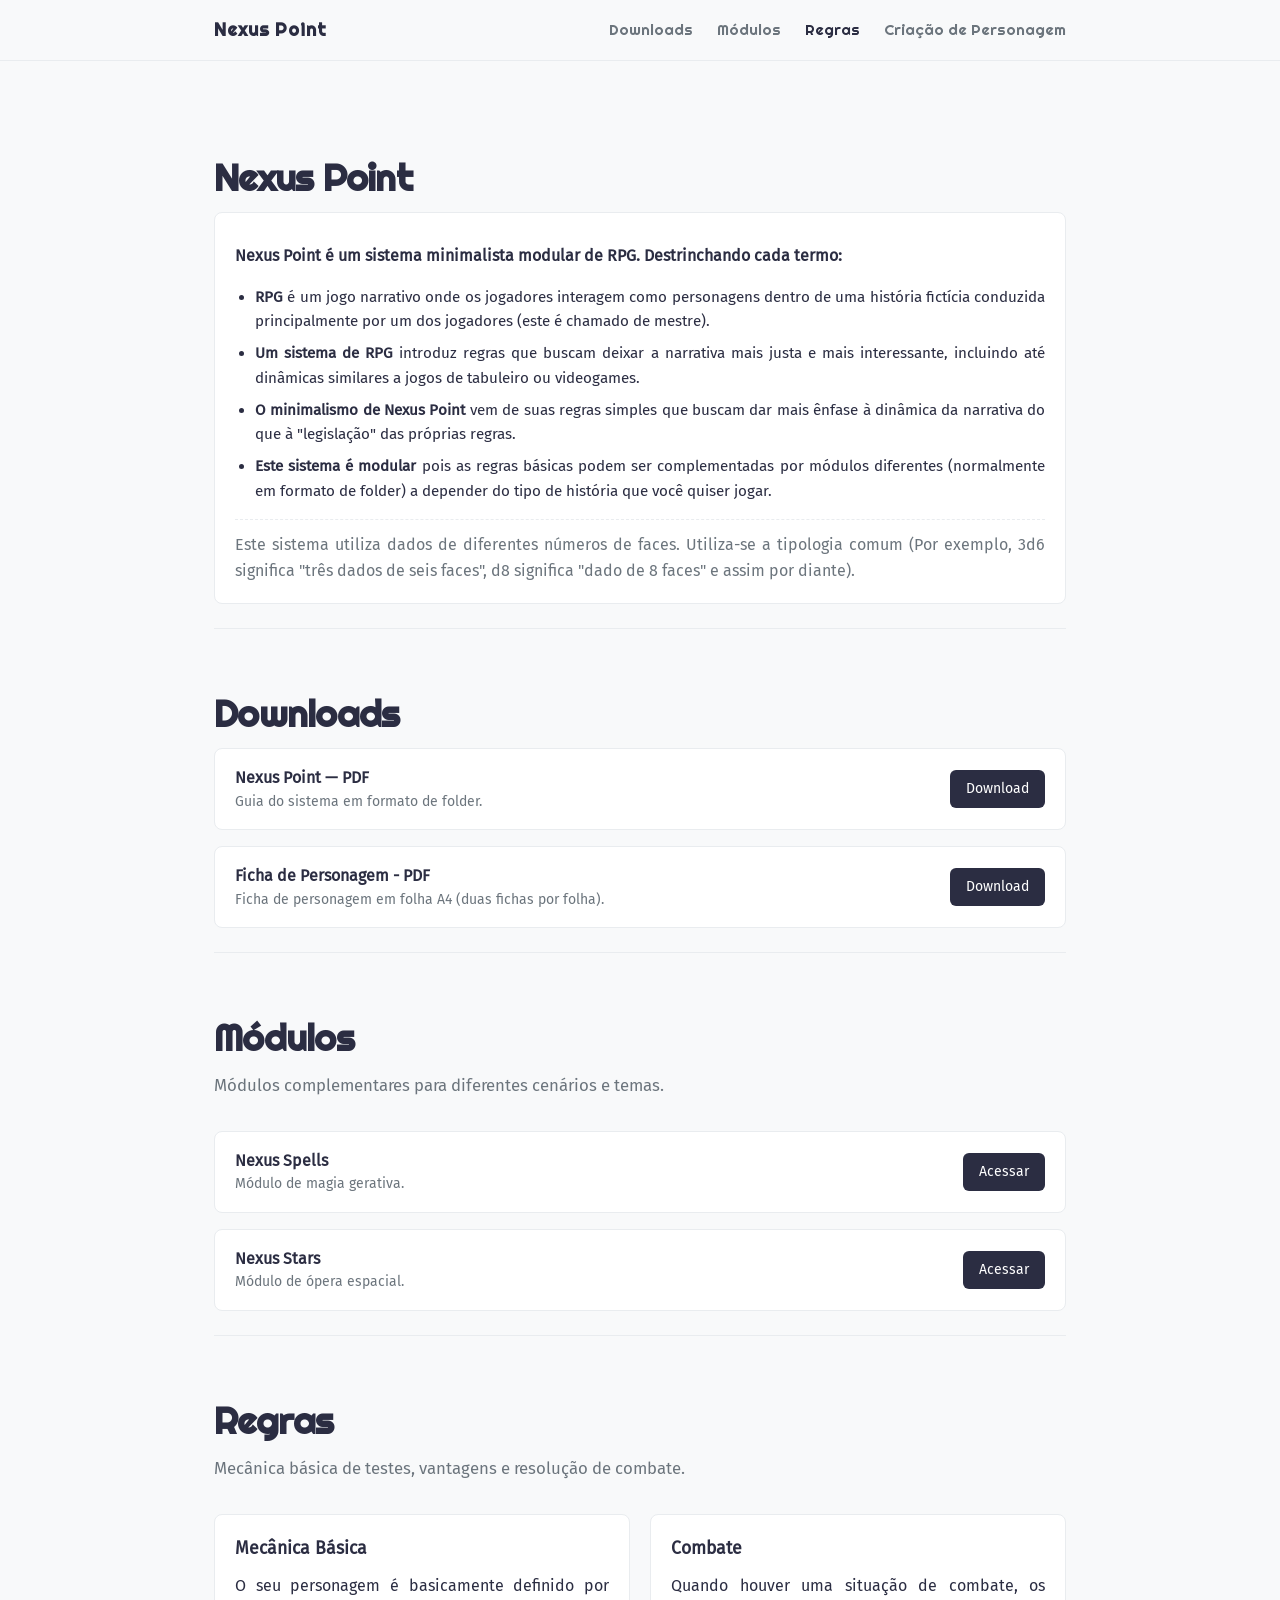
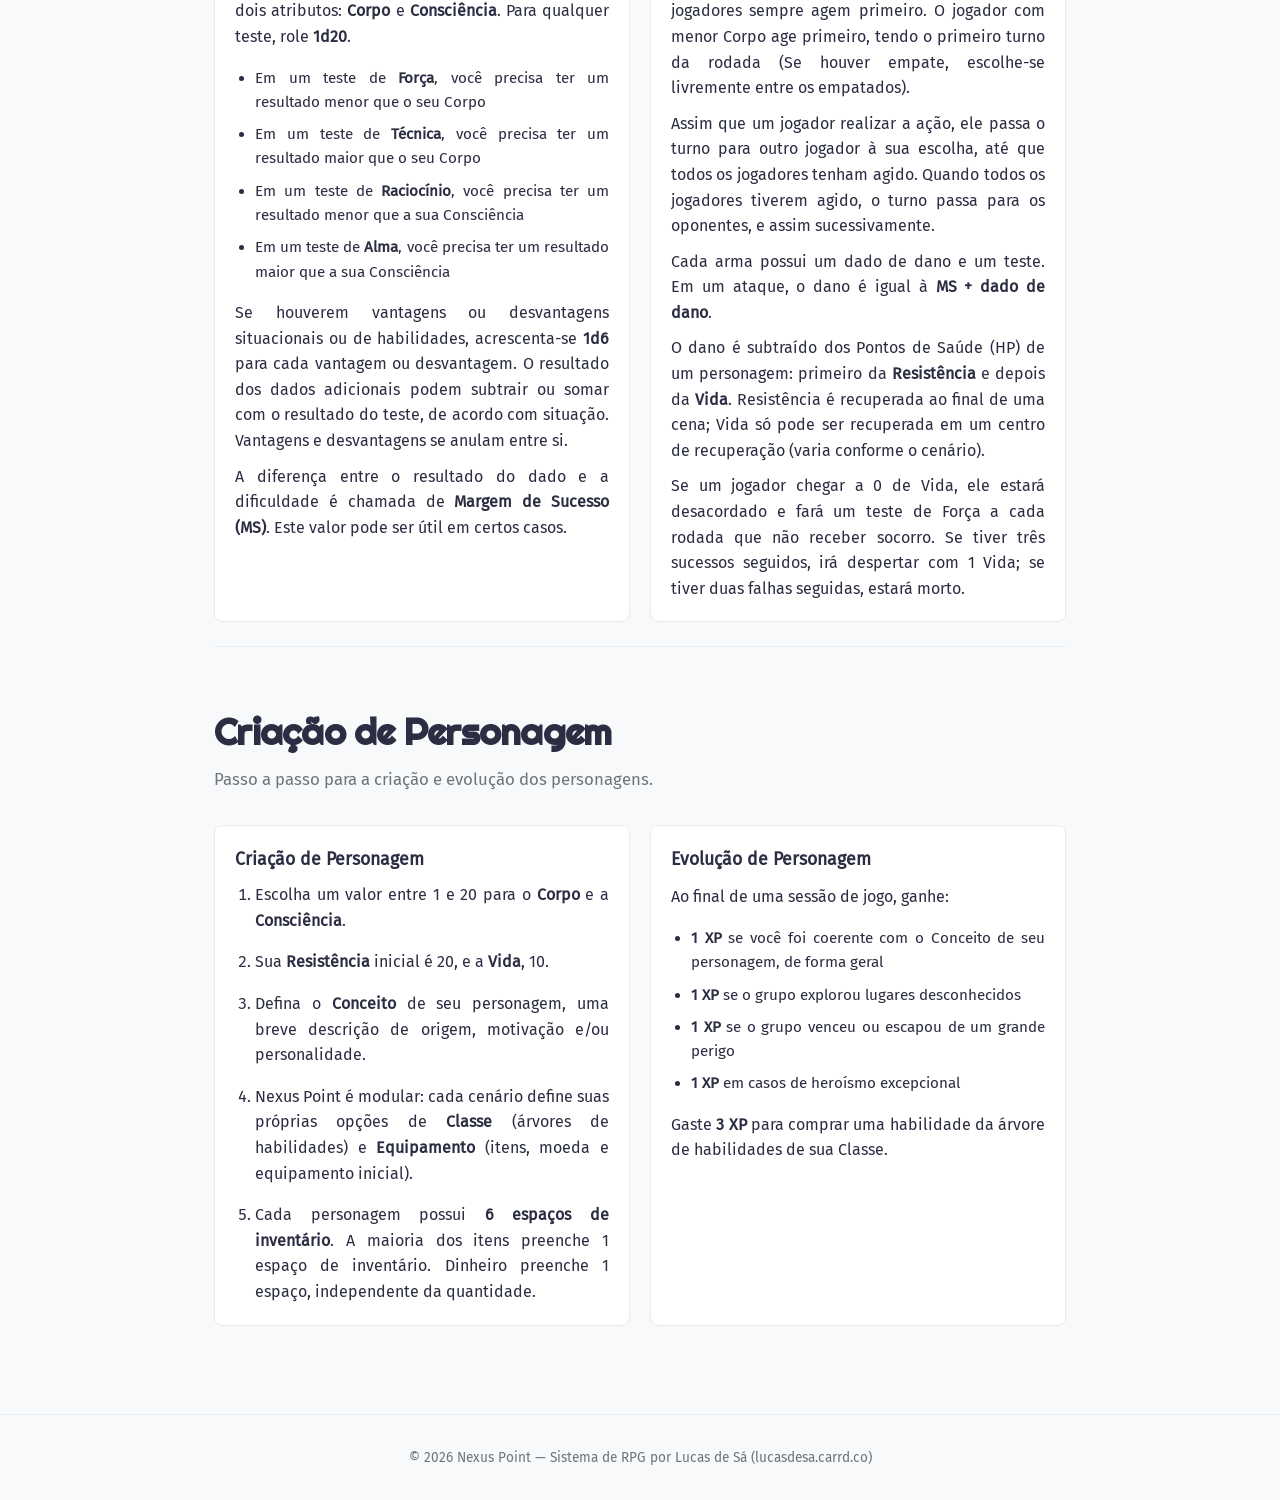
==== nexus/index.html @ da97ee0b "Adicionar sistema Nexus Point" ====
<!DOCTYPE html>
<html lang="pt-BR">
<head>
  <meta charset="UTF-8" />
  <meta name="viewport" content="width=device-width, initial-scale=1.0" />
  <title>Nexus Point RPG</title>
  <link rel="stylesheet" href="style.css" />
</head>
<body>

  <header class="header">
    <div class="header-container">
      <div class="logo">Nexus Point</div>
      <nav class="nav">
        <a href="#downloads" class="nav-link">Downloads</a>
        <a href="#modules" class="nav-link">Módulos</a>
        <a href="#rules" class="nav-link active">Regras</a>
        <a href="#character-creation" class="nav-link">Criação de Personagem</a>
      </nav>
    </div>
  </header>

  <main class="main-content">
    
    <!-- Hero / Intro -->
    <section class="section hero-section">
      <h2>Nexus Point</h2>
      
      <div class="card-grid intro-grid">
        <article class="card">
          <p><strong>Nexus Point é um sistema minimalista modular de RPG. Destrinchando cada termo:</strong></p>
          <ul class="bullet-list">
            <li><strong>RPG</strong> é um jogo narrativo onde os jogadores interagem como personagens dentro de uma história fictícia conduzida principalmente por um dos jogadores (este é chamado de mestre).</li>
            <li><strong>Um sistema de RPG</strong> introduz regras que buscam deixar a narrativa mais justa e mais interessante, incluindo até dinâmicas similares a jogos de tabuleiro ou videogames.</li>
            <li><strong>O minimalismo de Nexus Point</strong> vem de suas regras simples que buscam dar mais ênfase à dinâmica da narrativa do que à "legislação" das próprias regras.</li>
            <li><strong>Este sistema é modular</strong> pois as regras básicas podem ser complementadas por módulos diferentes (normalmente em formato de folder) a depender do tipo de história que você quiser jogar.</li>
          </ul>
          <p class="note-text">Este sistema utiliza dados de diferentes números de faces. Utiliza-se a tipologia comum (Por exemplo, 3d6 significa "três dados de seis faces", d8 significa "dado de 8 faces" e assim por diante).</p>
        </article>
      </div>
    </section>

    <!-- Downloads -->
    <section id="downloads" class="section">
      <h2>Downloads</h2>

      <div class="download-list">
        <div class="download-item">
          <div>
            <strong>Nexus Point — PDF</strong>
            <p>Guia do sistema em formato de folder.</p>
          </div>
          <a href="#" class="btn">Download</a>
        </div>

        <div class="download-item">
          <div>
            <strong>Ficha de Personagem - PDF</strong>
            <p>Ficha de personagem em folha A4 (duas fichas por folha).</p>
          </div>
          <a href="https://lucasdesa.carrd.co" target="_blank" class="btn">Download</a>
        </div>
      </div>
    </section>

        <!-- Módulos -->
    <section id="modules" class="section">
      <h2>Módulos</h2>
      <p class="lead">Módulos complementares para diferentes cenários e temas.</p>

      <div class="download-list">
        <div class="download-item">
          <div>
            <strong>Nexus Spells</strong>
            <p>Módulo de magia gerativa.</p>
          </div>
          <a href="#" class="btn">Acessar</a>
        </div>

        <div class="download-item">
          <div>
            <strong>Nexus Stars</strong>
            <p>Módulo de ópera espacial.</p>
          </div>
          <a href="https://lucasdesa.carrd.co" target="_blank" class="btn">Acessar</a>
        </div>
      </div>
    </section>
    </section>

    <!-- Regras (Mecânica Básica e Combate) -->
    <section id="rules" class="section">
      <h2>Regras</h2>
      <p class="lead">Mecânica básica de testes, vantagens e resolução de combate.</p>

      <div class="card-grid">
        <article class="card">
          <h3>Mecânica Básica</h3>
          <p>O seu personagem é basicamente definido por dois atributos: <strong>Corpo</strong> e <strong>Consciência</strong>. Para qualquer teste, role <strong>1d20</strong>.</p>
          <ul class="bullet-list">
            <li>Em um teste de <strong>Força</strong>, você precisa ter um resultado menor que o seu Corpo</li>
            <li>Em um teste de <strong>Técnica</strong>, você precisa ter um resultado maior que o seu Corpo</li>
            <li>Em um teste de <strong>Raciocínio</strong>, você precisa ter um resultado menor que a sua Consciência</li>
            <li>Em um teste de <strong>Alma</strong>, você precisa ter um resultado maior que a sua Consciência</li>
          </ul>
          <p>Se houverem vantagens ou desvantagens situacionais ou de habilidades, acrescenta-se <strong>1d6</strong> para cada vantagem ou desvantagem. O resultado dos dados adicionais podem subtrair ou somar com o resultado do teste, de acordo com situação. Vantagens e desvantagens se anulam entre si.</p>
          <p>A diferença entre o resultado do dado e a dificuldade é chamada de <strong>Margem de Sucesso (MS)</strong>. Este valor pode ser útil em certos casos.</p>
        </article>

        <article class="card">
          <h3>Combate</h3>
          <p>Quando houver uma situação de combate, os jogadores sempre agem primeiro. O jogador com menor Corpo age primeiro, tendo o primeiro turno da rodada (Se houver empate, escolhe-se livremente entre os empatados).<br> </p>
          <p>Assim que um jogador realizar a ação, ele passa o turno para outro jogador à sua escolha, até que todos os jogadores tenham agido. Quando todos os jogadores tiverem agido, o turno passa para os oponentes, e assim sucessivamente.</p>
          <p>Cada arma possui um dado de dano e um teste. Em um ataque, o dano é igual à <strong>MS + dado de dano</strong>.</p>
          <p>O dano é subtraído dos Pontos de Saúde (HP) de um personagem: primeiro da <strong>Resistência</strong> e depois da <strong>Vida</strong>. Resistência é recuperada ao final de uma cena; Vida só pode ser recuperada em um centro de recuperação (varia conforme o cenário).</p>
          <p>Se um jogador chegar a 0 de Vida, ele estará desacordado e fará um teste de Força a cada rodada que não receber socorro. Se tiver três sucessos seguidos, irá despertar com 1 Vida; se tiver duas falhas seguidas, estará morto.</p>
        </article>
      </div>
    </section>

    <!-- Criação de Personagem -->
    <section id="character-creation" class="section">
      <h2>Criação de Personagem</h2>
      <p class="lead">Passo a passo para a criação e evolução dos personagens.</p>

      <div class="card-grid">
        <article class="card">
          <h3>Criação de Personagem</h3>
          <ol class="step-list">
            <li>Escolha um valor entre 1 e 20 para o <strong>Corpo</strong> e a <strong>Consciência</strong>.</li>
            <li>Sua <strong>Resistência</strong> inicial é 20, e a <strong>Vida</strong>, 10.</li>
            <li>Defina o <strong>Conceito</strong> de seu personagem, uma breve descrição de origem, motivação e/ou personalidade.</li>
            <li>Nexus Point é modular: cada cenário define suas próprias opções de <strong>Classe</strong> (árvores de habilidades) e <strong>Equipamento</strong> (itens, moeda e equipamento inicial).</li>
            <li>Cada personagem possui <strong>6 espaços de inventário</strong>. A maioria dos itens preenche 1 espaço de inventário. Dinheiro preenche 1 espaço, independente da quantidade.</li>
          </ol>
        </article>

        <article class="card">
          <h3>Evolução de Personagem</h3>
          <p>Ao final de uma sessão de jogo, ganhe:</p>
          <ul class="bullet-list">
            <li><strong>1 XP</strong> se você foi coerente com o Conceito de seu personagem, de forma geral</li>
            <li><strong>1 XP</strong> se o grupo explorou lugares desconhecidos</li>
            <li><strong>1 XP</strong> se o grupo venceu ou escapou de um grande perigo</li>
            <li><strong>1 XP</strong> em casos de heroísmo excepcional</li>
          </ul>
          <p>Gaste <strong>3 XP</strong> para comprar uma habilidade da árvore de habilidades de sua Classe.</p>
        </article>
      </div>
    </section>

  </main>

  <footer class="footer">
    <p>&copy; 2026 Nexus Point — Sistema de RPG por Lucas de Sá (lucasdesa.carrd.co)</p>
  </footer>

</body>
</html>
---- nexus/style.css ----
/* --- Root Variables & Theme Colors --- */

@font-face {
            font-family: 'Righteous';
            src: url('./fonts/Righteous-Regular.ttf') format('truetype');
            font-weight: normal;
            font-style: normal;
        }

@font-face {
            font-family: 'FiraSans';
            src: url('./fonts/FiraSans-Regular.ttf') format('truetype');
            font-weight: normal;
            font-style: normal;
        }

:root {
  /* Soft Off-white background instead of pure #FFFFFF to reduce glare */
  --bg-color: #f8f9fa;
  --surface-color: #ffffff;
  --surface-secondary: #f0f2f5;

  /* Typography & Accents */
  --text-main: #2b2d42;
  --text-muted: #6c757d;
  --border-color: #e9ecef;
  --accent-color: #3b82f6;
  --accent-hover: #2563eb;

  /* Typography */
  --font-heading: Righteous, sans-serif;
  --font-main: FiraSans, sans-serif;
  --max-width: 900px;
}

/* --- Base Reset --- */
* {
  box-sizing: border-box;
  margin: 0;
  padding: 0;
}

html {
  scroll-behavior: smooth;
}

body {
  background-color: var(--bg-color);
  color: var(--text-main);
  font-family: var(--font-main);
  line-height: 1.6;
  -webkit-font-smoothing: antialiased;
  text-align: justify;
}

/* --- Layout Container --- */
.main-content {
  max-width: var(--max-width);
  margin: 0 auto;
  padding: 2rem 1.5rem 4rem;
}

/* --- Header & Navigation Bar --- */
.header {
  position: sticky;
  top: 0;
  background-color: rgba(248, 249, 250, 0.95);
  backdrop-filter: blur(8px);
  border-bottom: 1px solid var(--border-color);
  z-index: 100;
  font-family: var(--font-heading);
}

.header-container {
  max-width: var(--max-width);
  margin: 0 auto;
  padding: 1rem 1.5rem;
  display: flex;
  justify-content: space-between;
  align-items: center;
  flex-wrap: wrap;
  gap: 1rem;
}

.logo {
  font-weight: 700;
  font-size: 1.1rem;
  letter-spacing: 0.05em;
  color: var(--text-main);
}

.nav {
  display: flex;
  gap: 1.5rem;
}

.nav-link {
  text-decoration: none;
  color: var(--text-muted);
  font-size: 0.95rem;
  font-weight: 500;
  transition: color 0.2s ease;
}

.nav-link:hover,
.nav-link.active {
  color: var(--text-main);
}

/* --- Sections --- */
.section {
  padding: 3.5rem 0 1.5rem;
  border-bottom: 1px solid var(--border-color);
}

.section:last-of-type {
  border-bottom: none;
}

h2 {
  font-size: 2.3rem;
  font-weight: 600;
  margin-bottom: 0.25rem;
  letter-spacing: -0.02em;
  font-family: var(--font-heading);
}

.lead {
  color: var(--text-muted);
  font-size: 1.05rem;
  margin-bottom: 2rem;
}

/* --- Cards & Grid --- */
.card-grid {
  display: grid;
  grid-template-columns: repeat(auto-fit, minmax(250px, 1fr));
  gap: 1.25rem;
}

.card {
  background-color: var(--surface-color);
  border: 1px solid var(--border-color);
  border-radius: 8px;
  padding: 1.25rem;
  transition: transform 0.15s ease, border-color 0.15s ease;
}

.card:hover {
  border-color: #cbd5e1;
  transform: translateY(-1px);
}

.card h3 {
  font-size: 1.1rem;
  font-weight: 600;
  margin-bottom: 0.5rem;
}

.card p {
  font-size: 1rem;
  margin-top: 10px;
}

/* --- Character Creation Steps --- */
.step-list {
  padding-left: 1.25rem;
  display: flex;
  flex-direction: column;
  gap: 1rem;
}

.step-list li {
  font-size: 1rem;
}

/* --- Downloads Section --- */
.download-list {
  display: flex;
  flex-direction: column;
  gap: 1rem;
}

.download-item {
  background-color: var(--surface-color);
  border: 1px solid var(--border-color);
  border-radius: 8px;
  padding: 1rem 1.25rem;
  display: flex;
  justify-content: space-between;
  align-items: center;
  gap: 1rem;
}

.download-item p {
  font-size: 0.875rem;
  color: var(--text-muted);
}

.btn {
  display: inline-block;
  background-color: var(--text-main);
  color: #ffffff;
  text-decoration: none;
  padding: 0.5rem 1rem;
  border-radius: 6px;
  font-size: 0.875rem;
  font-weight: 500;
  transition: background-color 0.2s ease;
  white-space: nowrap;
}

.btn:hover {
  background-color: #4a5568;
}

/* --- Footer --- */
.footer {
  text-align: center;
  padding: 2rem 1.5rem;
  font-size: 0.85rem;
  color: var(--text-muted);
  border-top: 1px solid var(--border-color);
}

/* --- Responsive Navigation --- */
@media (max-width: 600px) {
  .header-container {
    flex-direction: column;
    align-items: flex-start;
  }

  .nav {
    width: 100%;
    justify-content: space-between;
    overflow-x: auto;
    padding-bottom: 0.25rem;
  }
}

.subtitle {
  color: var(--text-muted);
  font-size: 1.1rem;
  margin-top: -0.25rem;
  margin-bottom: 1.5rem;
  font-weight: 500;
}

.bullet-list {
  padding-left: 1.25rem;
  margin: 1rem 0;
  display: flex;
  flex-direction: column;
  gap: 0.5rem;
}

.bullet-list li {
  font-size: 0.95rem;
}

.bullet-list li strong {
  color: var(--text-main);
}

.note-text {
  font-size: 0.9rem;
  color: var(--text-muted);
  margin-top: 1rem;
  border-top: 1px dashed var(--border-color);
  padding-top: 0.75rem;
}
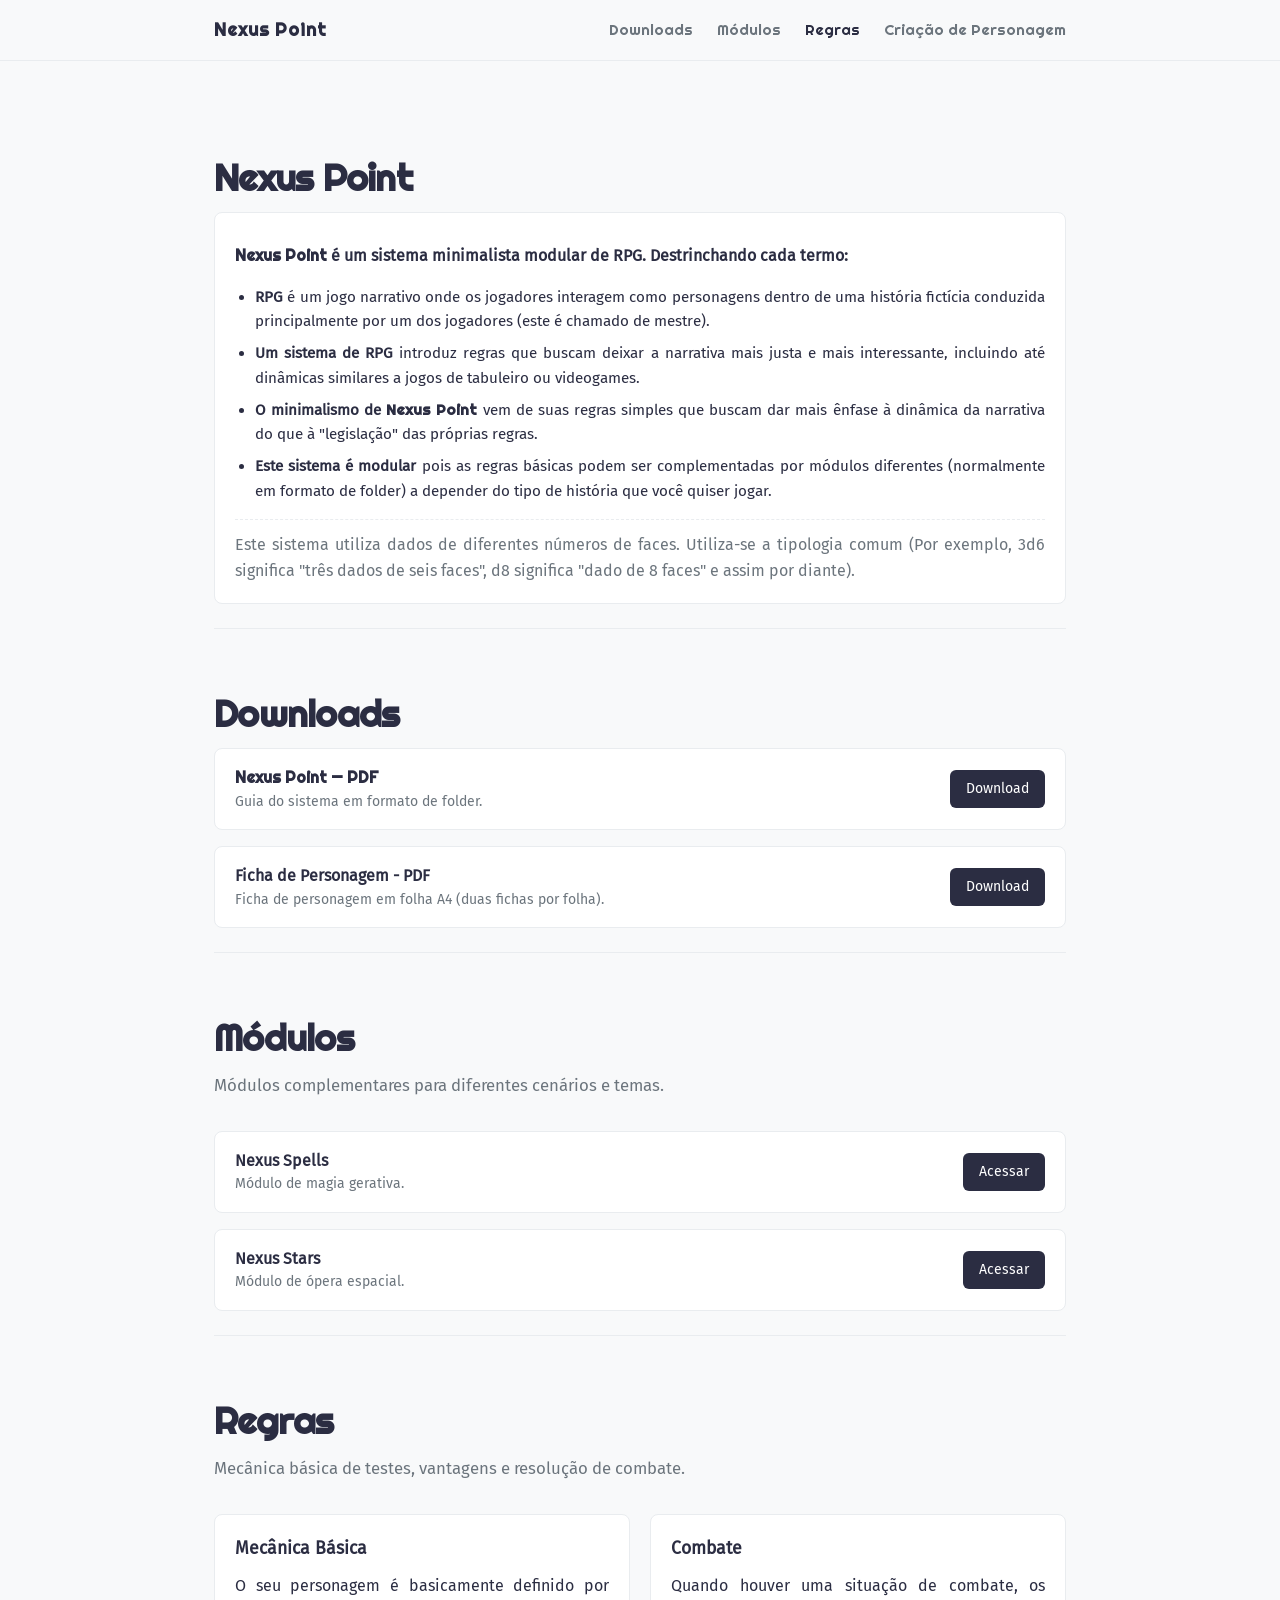
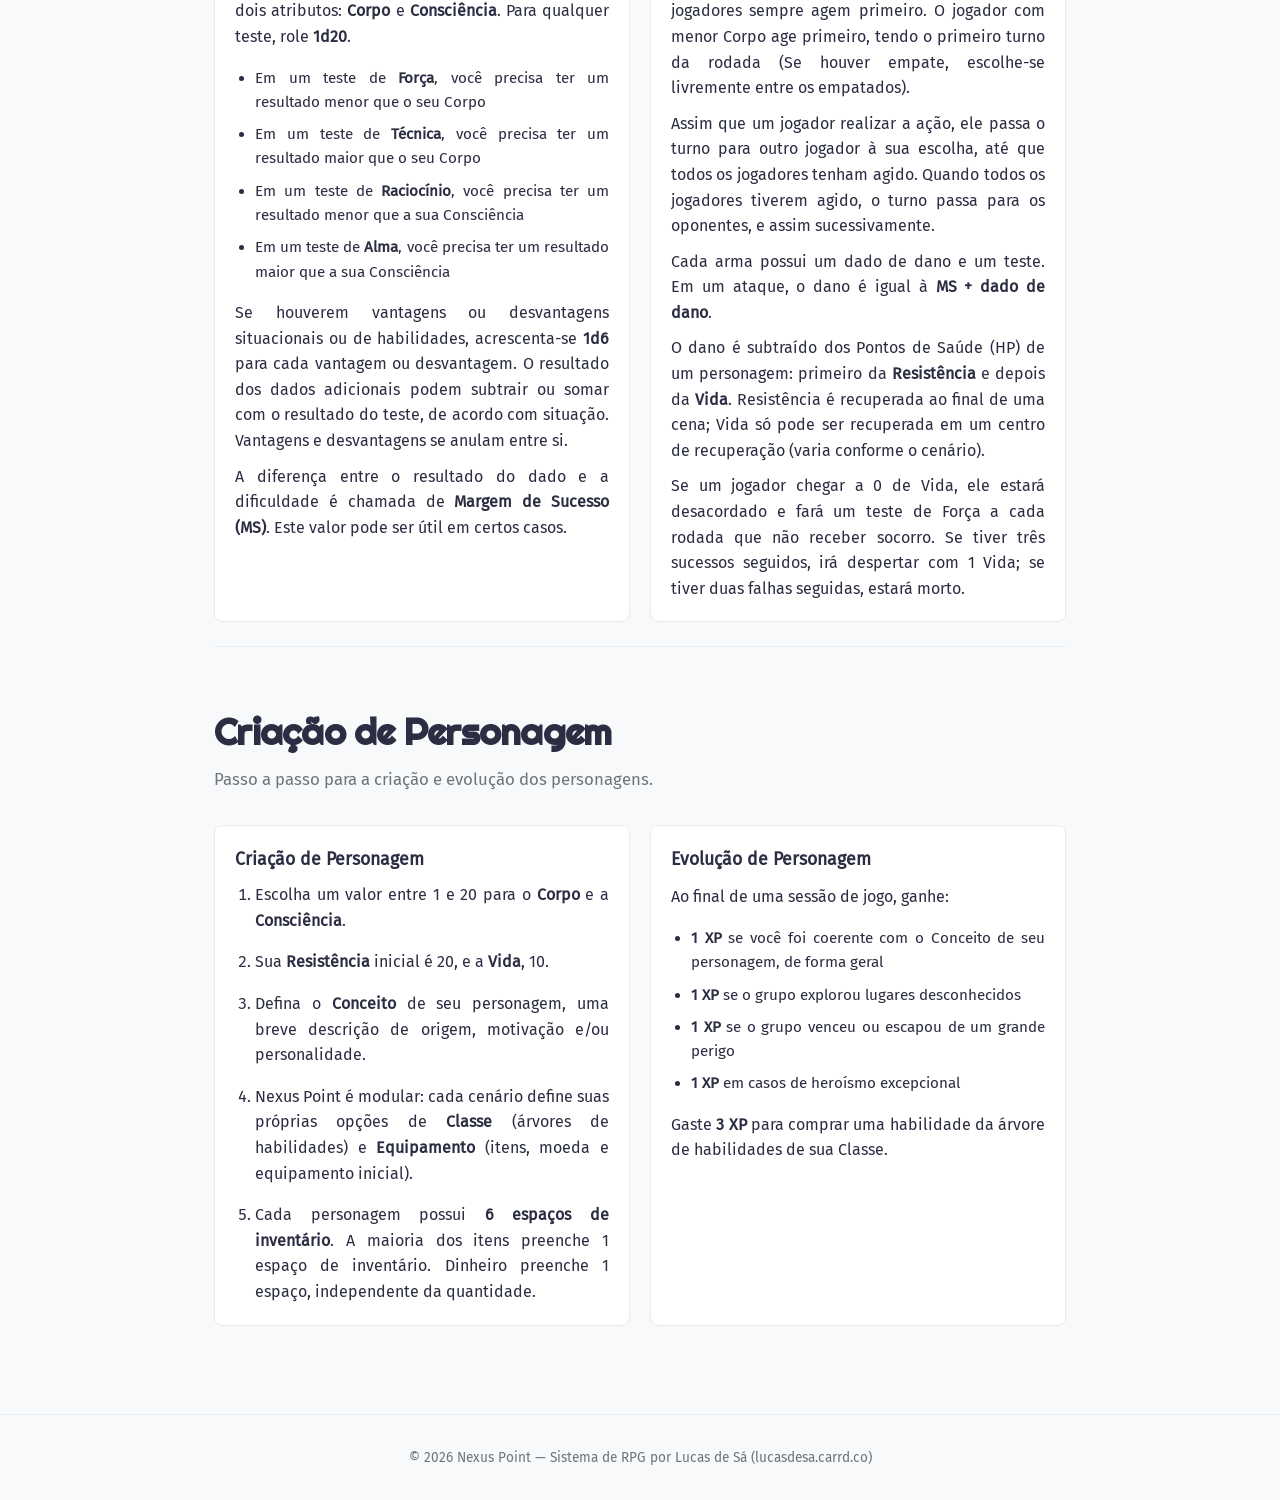
==== commit 089041c2: "Minor changes" ====
--- a/nexus/index.html
+++ b/nexus/index.html
@@ -28,11 +28,11 @@
       
       <div class="card-grid intro-grid">
         <article class="card">
-          <p><strong>Nexus Point é um sistema minimalista modular de RPG. Destrinchando cada termo:</strong></p>
+          <p><strong> <a style="font-family: Righteous;">Nexus Point</a> é um sistema minimalista modular de RPG. Destrinchando cada termo:</strong></p>
           <ul class="bullet-list">
             <li><strong>RPG</strong> é um jogo narrativo onde os jogadores interagem como personagens dentro de uma história fictícia conduzida principalmente por um dos jogadores (este é chamado de mestre).</li>
             <li><strong>Um sistema de RPG</strong> introduz regras que buscam deixar a narrativa mais justa e mais interessante, incluindo até dinâmicas similares a jogos de tabuleiro ou videogames.</li>
-            <li><strong>O minimalismo de Nexus Point</strong> vem de suas regras simples que buscam dar mais ênfase à dinâmica da narrativa do que à "legislação" das próprias regras.</li>
+            <li><strong>O minimalismo de <a style="font-family: Righteous;">Nexus Point</a></strong> vem de suas regras simples que buscam dar mais ênfase à dinâmica da narrativa do que à "legislação" das próprias regras.</li>
             <li><strong>Este sistema é modular</strong> pois as regras básicas podem ser complementadas por módulos diferentes (normalmente em formato de folder) a depender do tipo de história que você quiser jogar.</li>
           </ul>
           <p class="note-text">Este sistema utiliza dados de diferentes números de faces. Utiliza-se a tipologia comum (Por exemplo, 3d6 significa "três dados de seis faces", d8 significa "dado de 8 faces" e assim por diante).</p>
@@ -47,10 +47,10 @@
       <div class="download-list">
         <div class="download-item">
           <div>
-            <strong>Nexus Point — PDF</strong>
+            <strong style="font-family: Righteous;">Nexus Point — PDF</strong>
             <p>Guia do sistema em formato de folder.</p>
           </div>
-          <a href="#" class="btn">Download</a>
+          <a href="./Nexus-System-0.2.pdf" target="_blank" class="btn">Download</a>
         </div>
 
         <div class="download-item">
@@ -74,7 +74,7 @@
             <strong>Nexus Spells</strong>
             <p>Módulo de magia gerativa.</p>
           </div>
-          <a href="#" class="btn">Acessar</a>
+          <a href="./spells/" target="_blank" class="btn">Acessar</a>
         </div>
 
         <div class="download-item">
@@ -82,7 +82,7 @@
             <strong>Nexus Stars</strong>
             <p>Módulo de ópera espacial.</p>
           </div>
-          <a href="https://lucasdesa.carrd.co" target="_blank" class="btn">Acessar</a>
+          <a href="./stars/" target="_blank" class="btn">Acessar</a>
         </div>
       </div>
     </section>
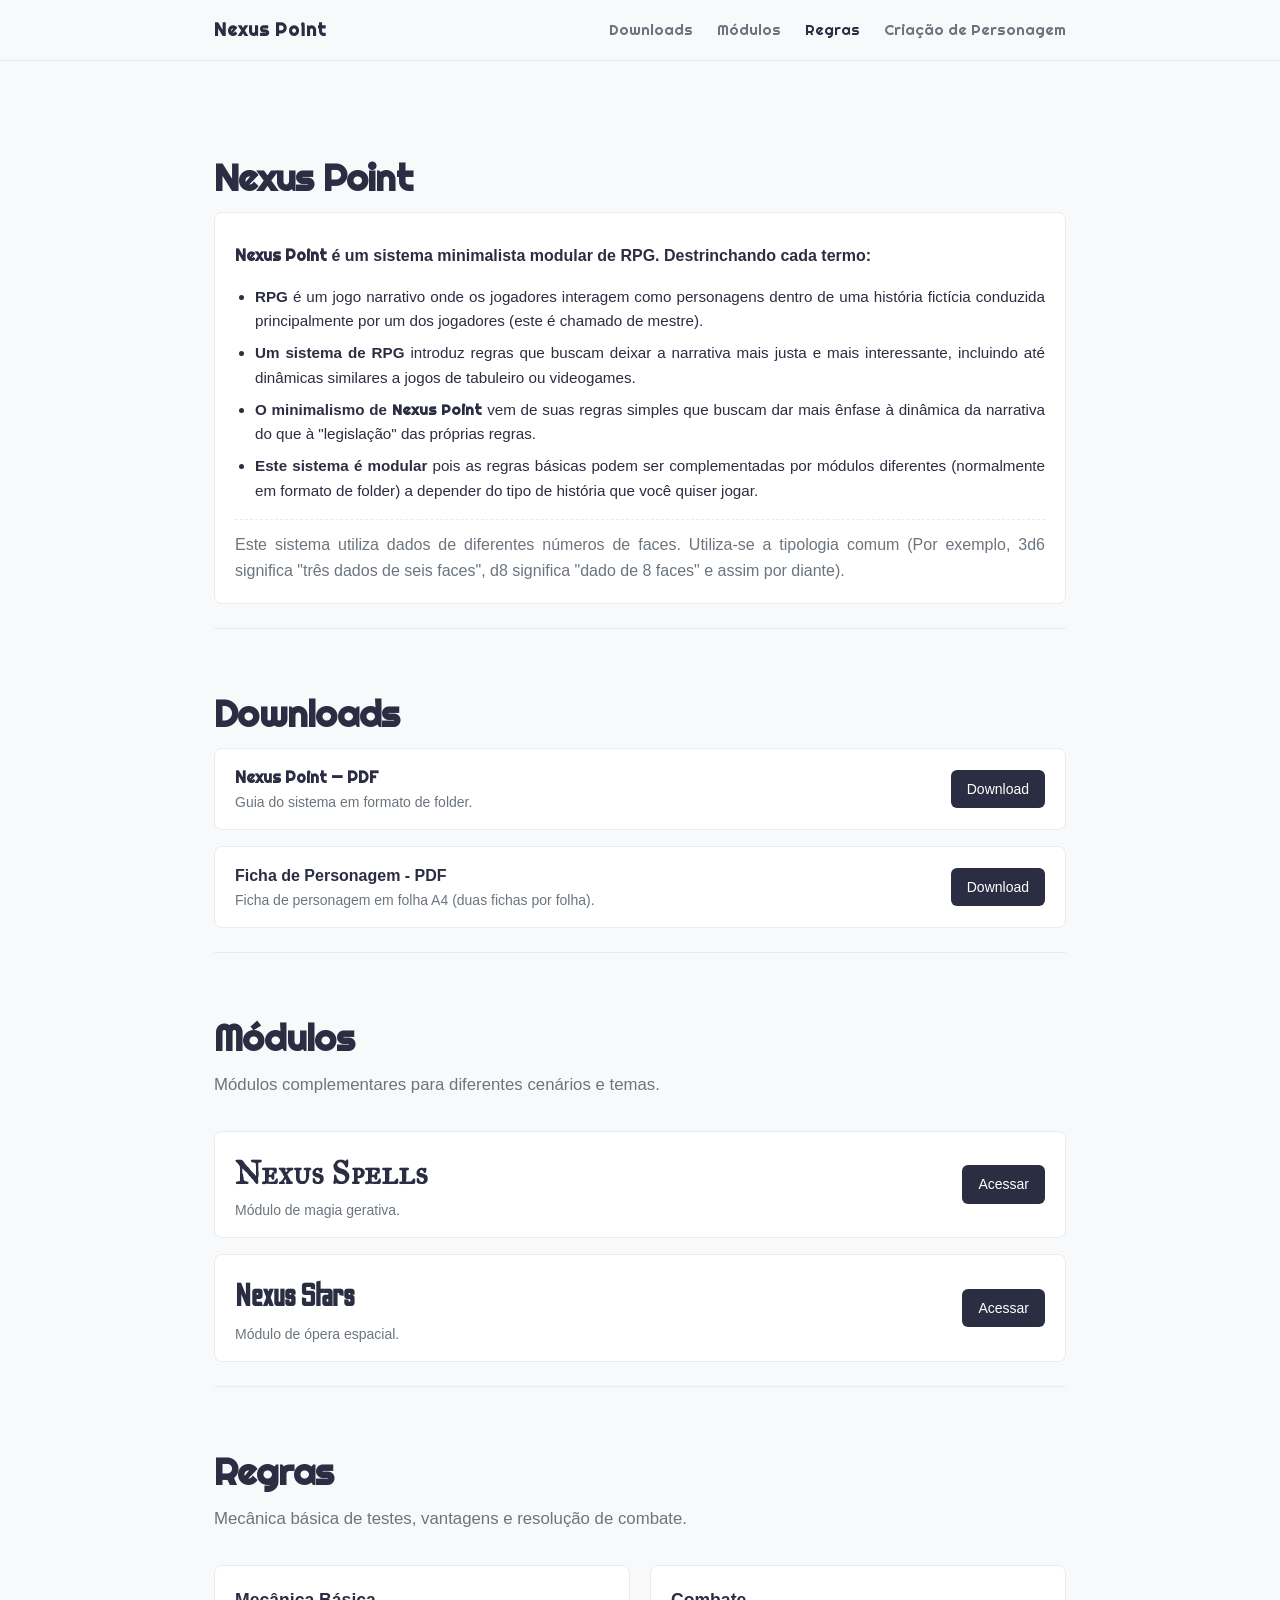
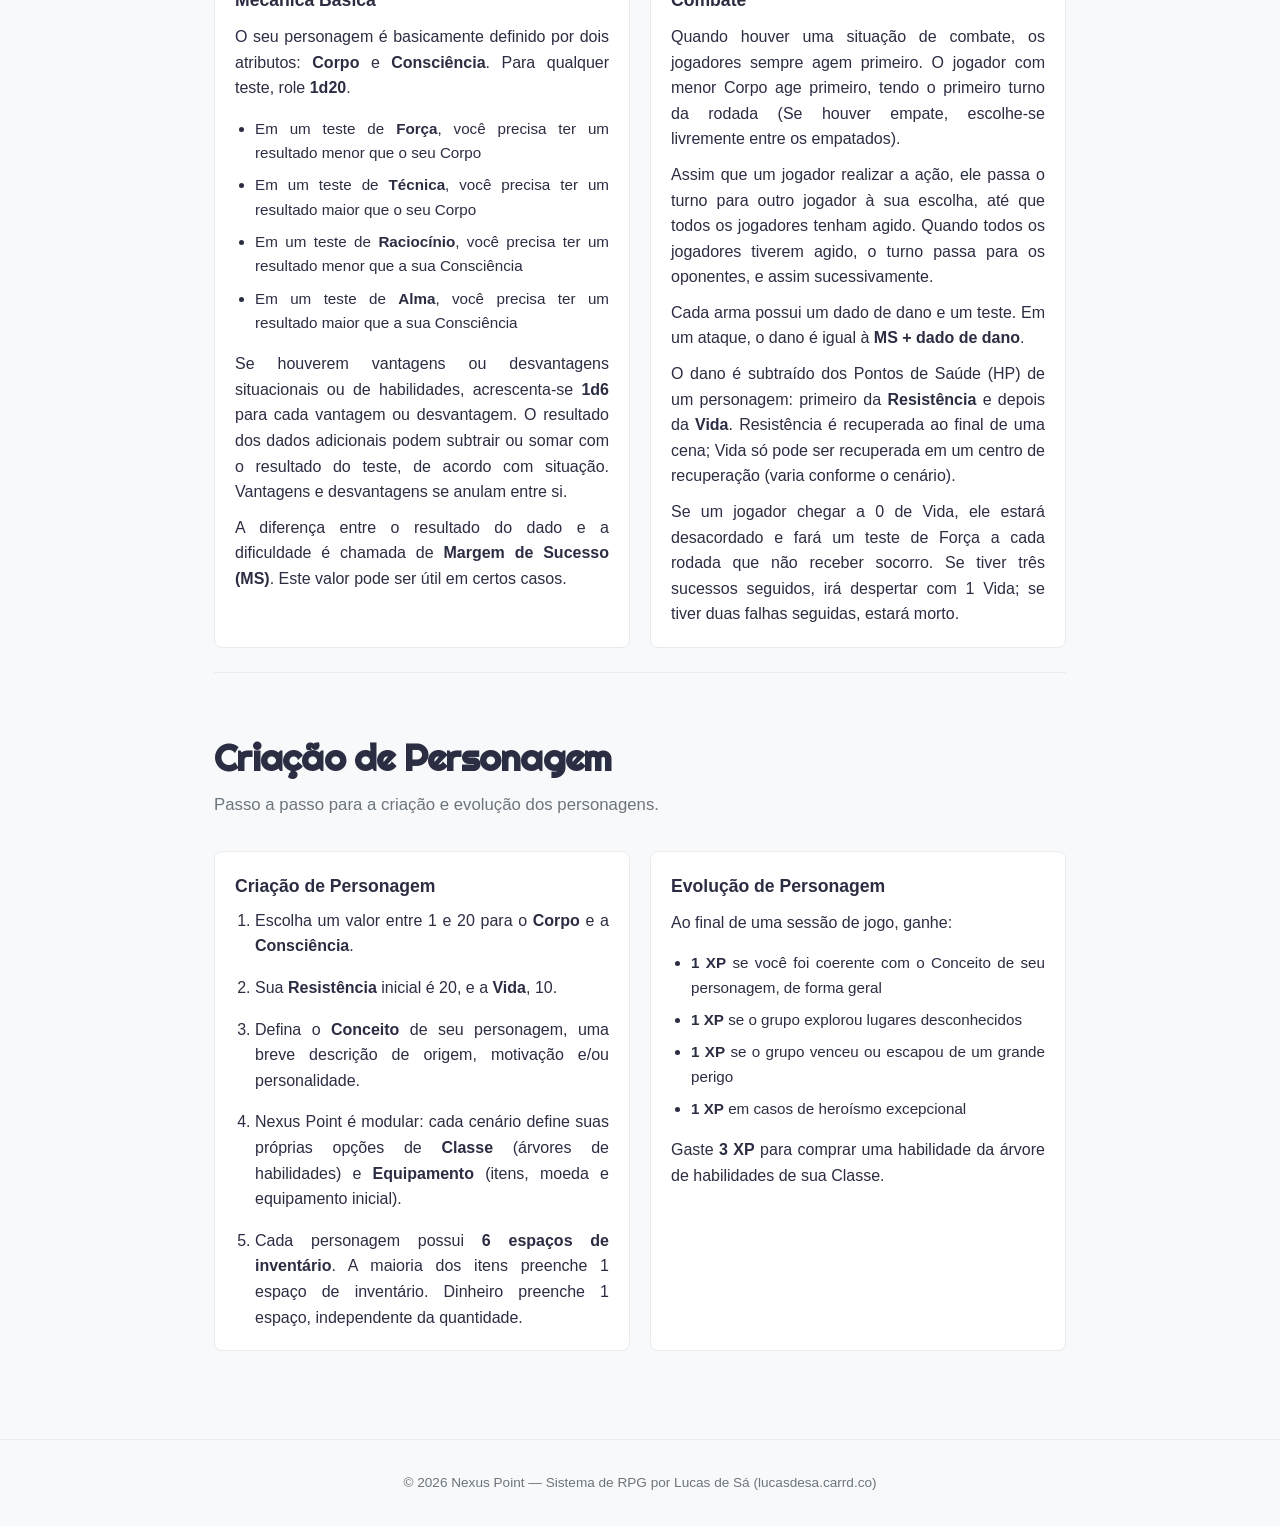
==== commit 0db09786: "Fontes e pdf guia" ====
--- a/nexus/index.html
+++ b/nexus/index.html
@@ -50,7 +50,7 @@
             <strong style="font-family: Righteous;">Nexus Point — PDF</strong>
             <p>Guia do sistema em formato de folder.</p>
           </div>
-          <a href="./Nexus-System-0.2.pdf" target="_blank" class="btn">Download</a>
+          <a href="./Nexus-System.pdf" target="_blank" class="btn">Download</a>
         </div>
 
         <div class="download-item">
@@ -71,7 +71,7 @@
       <div class="download-list">
         <div class="download-item">
           <div>
-            <strong>Nexus Spells</strong>
+            <strong style="font-family: IMFGP; font-size: 2rem;">Nexus Spells</strong>
             <p>Módulo de magia gerativa.</p>
           </div>
           <a href="./spells/" target="_blank" class="btn">Acessar</a>
@@ -79,7 +79,7 @@
 
         <div class="download-item">
           <div>
-            <strong>Nexus Stars</strong>
+            <strong style="font-family: OdibeeSans; font-size: 2rem;">Nexus Stars</strong>
             <p>Módulo de ópera espacial.</p>
           </div>
           <a href="./stars/" target="_blank" class="btn">Acessar</a>
--- a/nexus/style.css
+++ b/nexus/style.css
@@ -8,8 +8,29 @@
         }
 
 @font-face {
-            font-family: 'FiraSans';
-            src: url('./fonts/FiraSans-Regular.ttf') format('truetype');
+            font-family: 'OdibeeSans';
+            src: url('./fonts/OdibeeSans-Regular.ttf') format('truetype');
+            font-weight: normal;
+            font-style: normal;
+        }
+
+@font-face {
+            font-family: 'Kelvinch';
+            src: url('./fonts/Kelvinch-1GY8j.ttf') format('truetype');
+            font-weight: normal;
+            font-style: normal;
+        }
+
+@font-face {
+            font-family: 'IMFGP';
+            src: url('./fonts/IMFellGreatPrimerSC-Regular.ttf') format('truetype');
+            font-weight: normal;
+            font-style: normal;
+        }
+
+@font-face {
+            font-family: 'Karla';
+            src: url('./fonts/Karla-VariableFont_wght.ttf') format('truetype');
             font-weight: normal;
             font-style: normal;
         }
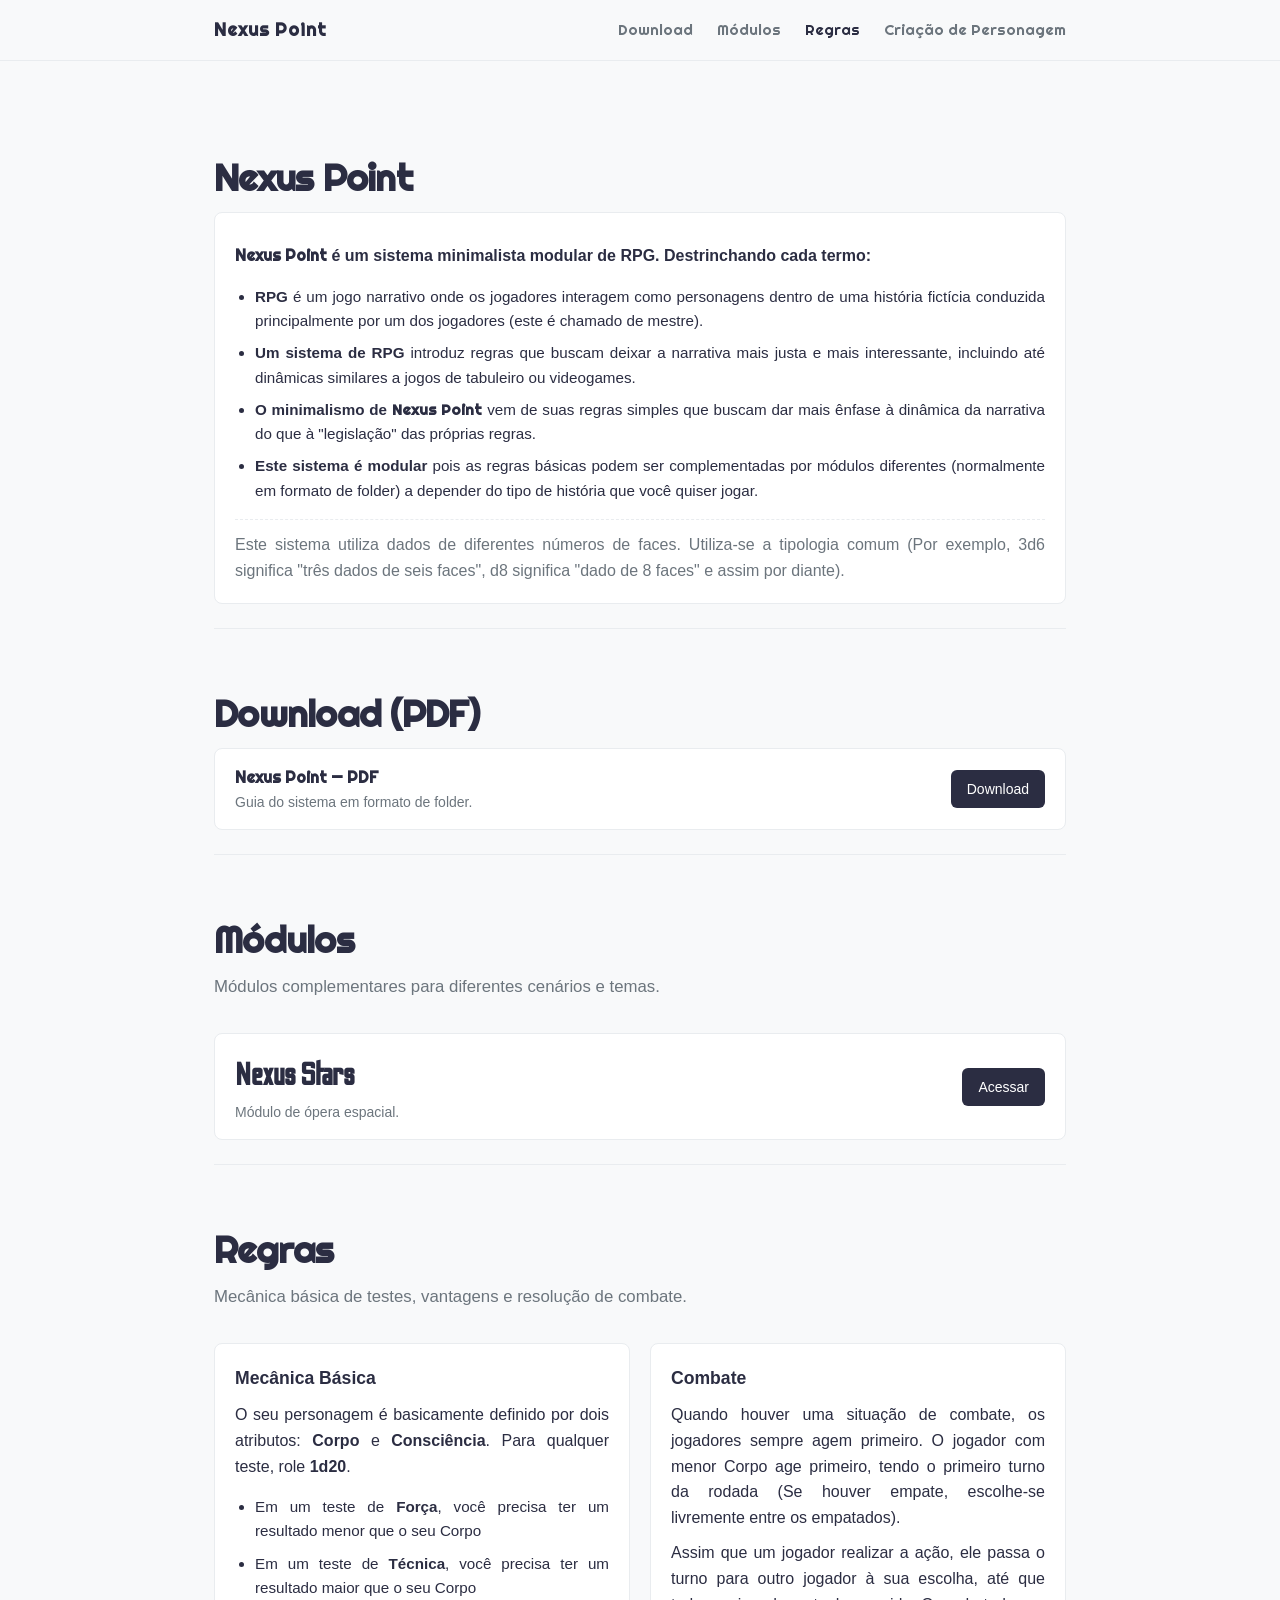
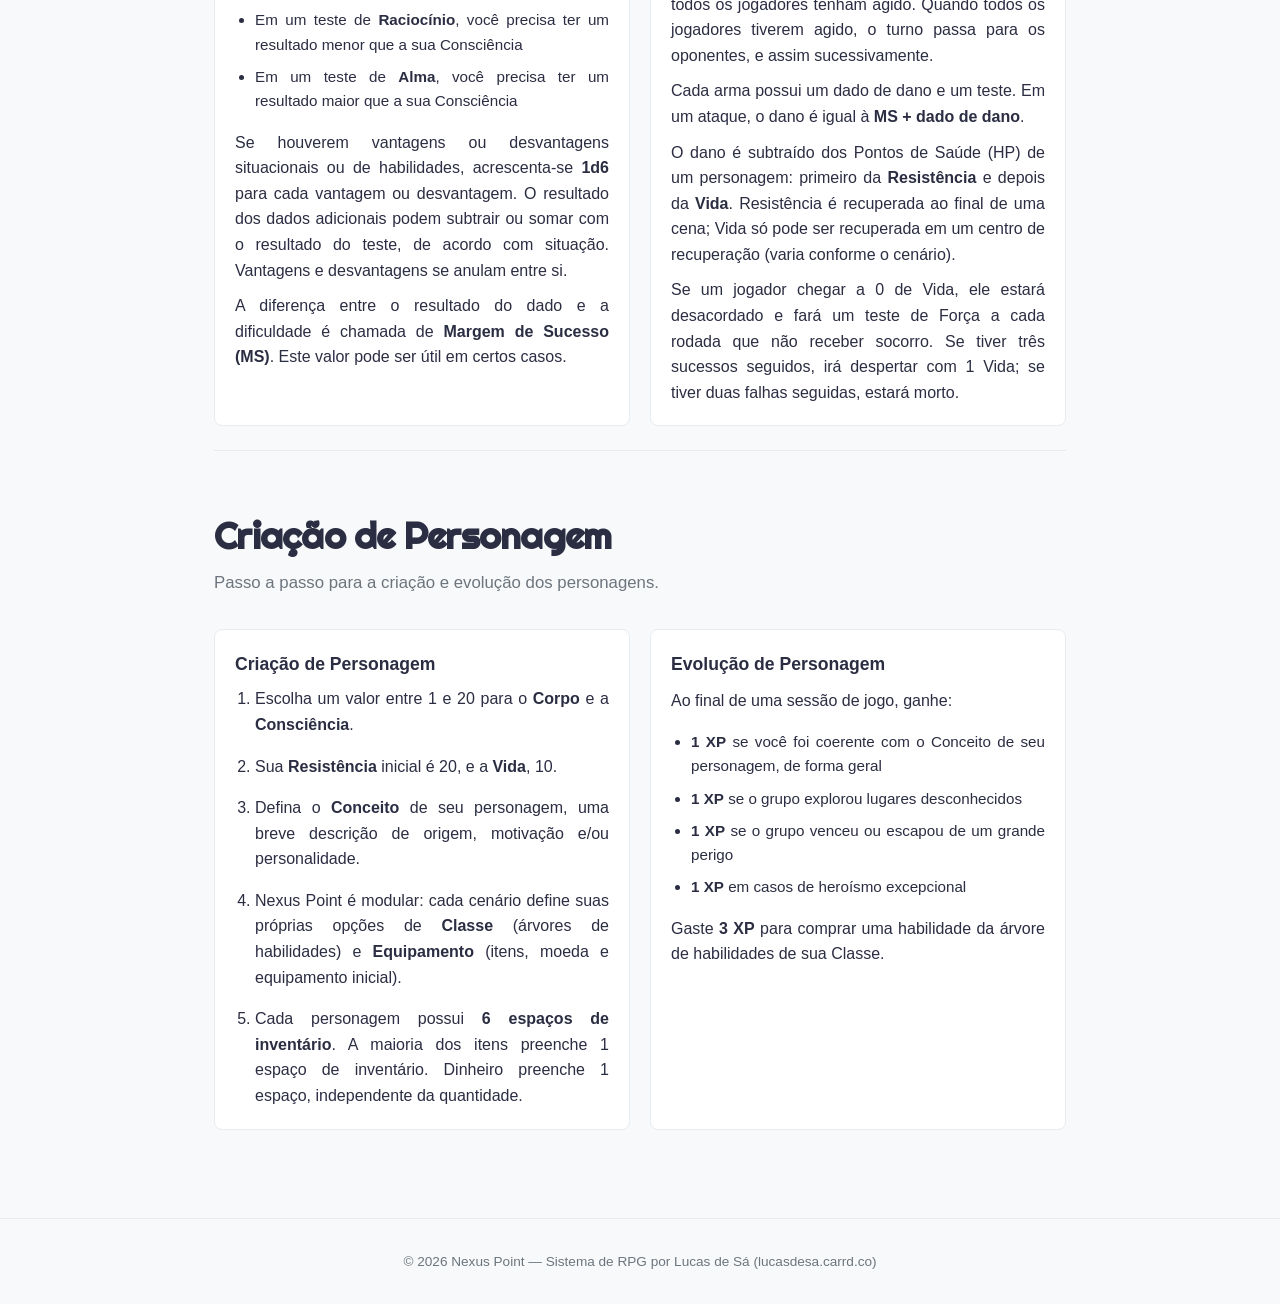
==== commit 1ea3bd76: "Revamp nos materiais de Nexus Point e Nexus Stars" ====
--- a/nexus/index.html
+++ b/nexus/index.html
@@ -12,7 +12,7 @@
     <div class="header-container">
       <div class="logo">Nexus Point</div>
       <nav class="nav">
-        <a href="#downloads" class="nav-link">Downloads</a>
+        <a href="#download" class="nav-link">Download</a>
         <a href="#modules" class="nav-link">Módulos</a>
         <a href="#rules" class="nav-link active">Regras</a>
         <a href="#character-creation" class="nav-link">Criação de Personagem</a>
@@ -41,8 +41,8 @@
     </section>
 
     <!-- Downloads -->
-    <section id="downloads" class="section">
-      <h2>Downloads</h2>
+    <section id="download" class="section">
+      <h2>Download (PDF)</h2>
 
       <div class="download-list">
         <div class="download-item">
@@ -52,14 +52,6 @@
           </div>
           <a href="./Nexus-System.pdf" target="_blank" class="btn">Download</a>
         </div>
-
-        <div class="download-item">
-          <div>
-            <strong>Ficha de Personagem - PDF</strong>
-            <p>Ficha de personagem em folha A4 (duas fichas por folha).</p>
-          </div>
-          <a href="https://lucasdesa.carrd.co" target="_blank" class="btn">Download</a>
-        </div>
       </div>
     </section>
 
@@ -68,14 +60,14 @@
       <h2>Módulos</h2>
       <p class="lead">Módulos complementares para diferentes cenários e temas.</p>
 
-      <div class="download-list">
+      <!-- <div class="download-list">
         <div class="download-item">
           <div>
             <strong style="font-family: IMFGP; font-size: 2rem;">Nexus Spells</strong>
             <p>Módulo de magia gerativa.</p>
           </div>
           <a href="./spells/" target="_blank" class="btn">Acessar</a>
-        </div>
+        </div> -->
 
         <div class="download-item">
           <div>
